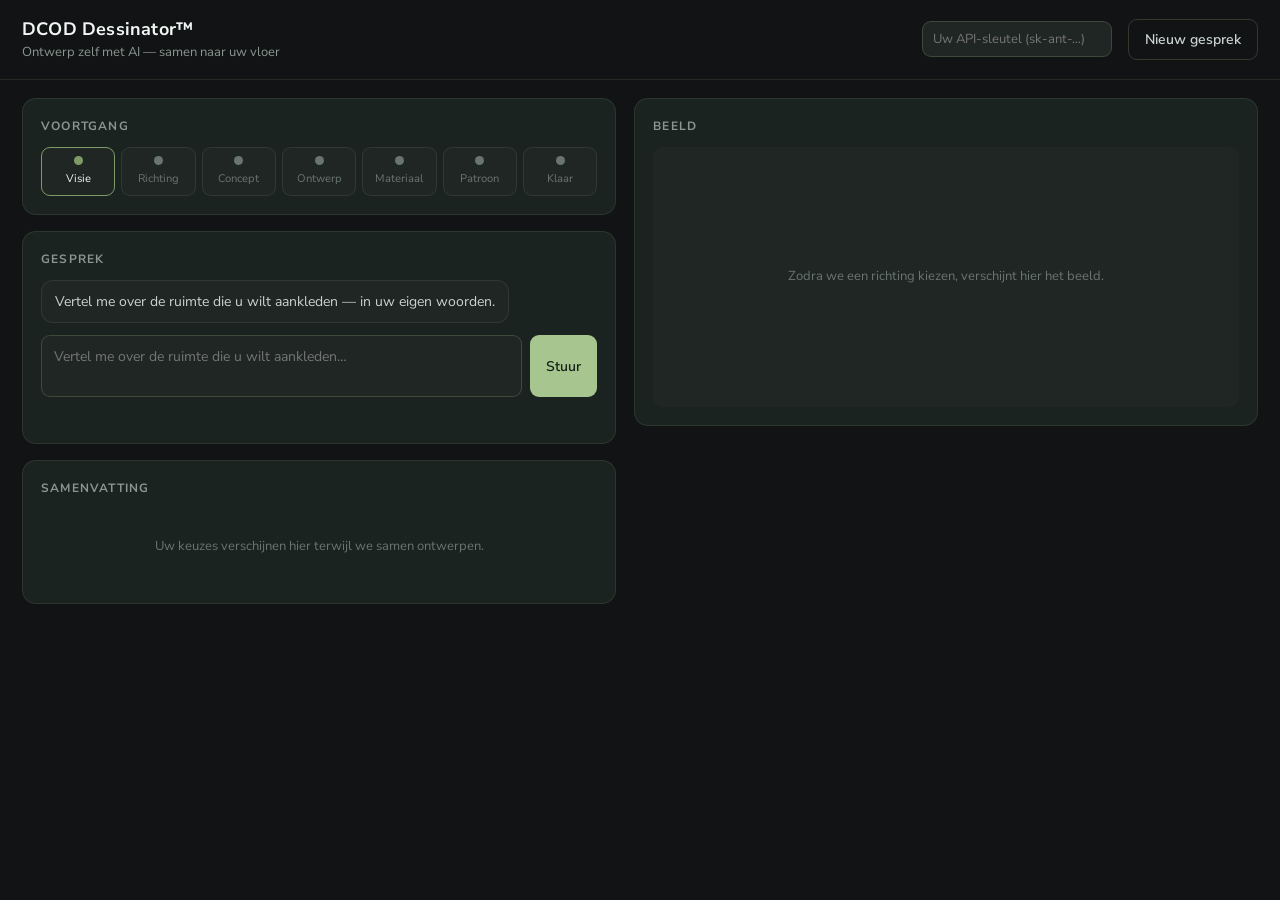
==== templates/ontwerp.html @ 0ac0af1b "feat(ux): implement Design Brain frontend "Ontwerp zelf met AI" (IMP-012) Additieve frontend op de b" ====
<!DOCTYPE html>
<html lang="nl">
<head>
<meta charset="UTF-8"/>
<meta name="viewport" content="width=device-width, initial-scale=1.0"/>
<title>DCOD Dessinator™ — Ontwerp zelf met AI</title>
<link rel="preconnect" href="https://fonts.googleapis.com"/>
<link href="https://fonts.googleapis.com/css2?family=Nunito+Sans:wght@300;400;600;700;800&display=swap" rel="stylesheet"/>
<style>
:root{
  --bg:#111315; --panel:#1A2320; --canvas:#202624; --card:#24302B; --card-hi:#2B3933;
  --green:#A7C58E; --green-dim:#7f9a66; --roze:#C38D96; --grijsgroen:#D5E0DF;
  --text:#CBD3CE; --text-strong:#F2F6F3; --muted:#8A968F; --faint:#697570;
  --line:rgba(167,197,142,.12); --line-strong:rgba(167,197,142,.22);
  --radius:14px; --radius-sm:9px;
  --font:"Avenir Next","Avenir","Nunito Sans","Segoe UI",system-ui,sans-serif;
}
*,*::before,*::after{box-sizing:border-box;margin:0;padding:0;}
body{font-family:var(--font);background:var(--bg);color:var(--text);-webkit-font-smoothing:antialiased;line-height:1.5;min-height:100vh;}
a{color:var(--green);}
header{display:flex;align-items:center;gap:16px;flex-wrap:wrap;padding:16px 22px;border-bottom:1px solid var(--line);}
header h1{font-size:18px;color:var(--text-strong);font-weight:700;letter-spacing:.2px;}
header .sub{color:var(--muted);font-size:13px;}
header .spacer{flex:1;}
header input{background:var(--canvas);border:1px solid var(--line-strong);color:var(--text);border-radius:var(--radius-sm);padding:8px 10px;font-family:var(--font);font-size:13px;min-width:190px;}
button{font-family:var(--font);cursor:pointer;border:none;border-radius:var(--radius-sm);padding:10px 16px;font-size:14px;font-weight:600;background:var(--green);color:#16211a;transition:opacity .15s;}
button.secundair{background:transparent;border:1px solid var(--line-strong);color:var(--text);}
button:disabled{opacity:.45;cursor:not-allowed;}
main{display:grid;grid-template-columns:minmax(380px,1fr) minmax(360px,1.05fr);gap:18px;padding:18px 22px;max-width:1320px;margin:0 auto;}
.paneel{background:var(--panel);border:1px solid var(--line);border-radius:var(--radius);padding:18px;}
.paneel + .paneel{margin-top:16px;}
h2.kop{font-size:12px;text-transform:uppercase;letter-spacing:1.2px;color:var(--muted);margin-bottom:12px;font-weight:700;}
/* voortgang */
#voortgang{display:flex;gap:6px;flex-wrap:wrap;}
.mijlpaal{flex:1;min-width:70px;text-align:center;font-size:11px;color:var(--faint);padding:8px 4px;border-radius:var(--radius-sm);background:var(--canvas);border:1px solid var(--line);}
.mijlpaal.actief{color:var(--text-strong);border-color:var(--green-dim);}
.mijlpaal.klaar{color:var(--green);border-color:var(--line-strong);}
.mijlpaal .bol{display:block;width:9px;height:9px;border-radius:50%;background:var(--faint);margin:0 auto 6px;}
.mijlpaal.actief .bol{background:var(--green-dim);}
.mijlpaal.klaar .bol{background:var(--green);}
/* chat */
#gesprek{max-height:320px;overflow-y:auto;display:flex;flex-direction:column;gap:10px;margin-bottom:12px;}
.bericht{padding:10px 13px;border-radius:12px;font-size:14px;max-width:88%;}
.bericht.gebruiker{align-self:flex-end;background:var(--card-hi);color:var(--text-strong);}
.bericht.dessinator{align-self:flex-start;background:var(--canvas);border:1px solid var(--line);}
#invoerrij{display:flex;gap:8px;}
#invoer{flex:1;background:var(--canvas);border:1px solid var(--line-strong);color:var(--text);border-radius:var(--radius-sm);padding:11px 12px;font-family:var(--font);font-size:14px;resize:none;}
/* actie/kaarten */
.kaart{background:var(--card);border:1px solid var(--line-strong);border-radius:var(--radius-sm);padding:14px;margin-top:10px;}
.kaart h3{font-size:15px;color:var(--text-strong);margin-bottom:6px;}
.kaart p{font-size:13px;color:var(--muted);margin-bottom:10px;}
.kaart .acties{display:flex;gap:8px;flex-wrap:wrap;}
.keuzes{display:flex;flex-direction:column;gap:8px;}
.keuze{text-align:left;background:var(--card);border:1px solid var(--line);border-radius:var(--radius-sm);padding:11px 13px;color:var(--text);font-weight:400;}
.keuze:hover{border-color:var(--green-dim);}
/* visualisatie */
#viz{min-height:260px;display:flex;align-items:center;justify-content:center;background:var(--canvas);border-radius:var(--radius-sm);overflow:hidden;position:relative;}
#viz img{max-width:100%;display:block;}
.stalen{display:flex;gap:8px;flex-wrap:wrap;justify-content:center;padding:12px;}
.staal{width:44px;height:44px;border-radius:8px;border:1px solid var(--line-strong);}
.leeg{color:var(--faint);font-size:13px;padding:28px;text-align:center;}
.mockup{position:relative;width:100%;}
.mockup .achtergrond{width:100%;display:block;}
.mockup .dessin-overlay{position:absolute;inset:0;background-size:22% auto;background-repeat:repeat;opacity:.92;}
/* samenvatting */
#samenvatting dl{display:grid;grid-template-columns:auto 1fr;gap:6px 14px;font-size:13px;}
#samenvatting dt{color:var(--muted);}
#samenvatting dd{color:var(--text-strong);}
/* meldingen */
#melding{margin-top:10px;font-size:13px;color:var(--roze);min-height:18px;}
.bezig{color:var(--muted);font-style:italic;font-size:13px;}
/* eindscherm */
#eind{display:none;}
#eind.zichtbaar{display:block;}
@media (max-width:900px){ main{grid-template-columns:1fr;} }
</style>
</head>
<body>
<header>
  <div>
    <h1>DCOD Dessinator™</h1>
    <div class="sub">Ontwerp zelf met AI — samen naar uw vloer</div>
  </div>
  <div class="spacer"></div>
  <input type="password" id="apiKey" placeholder="Uw API-sleutel (sk-ant-…)" autocomplete="off"/>
  <button class="secundair" id="nieuwGesprek">Nieuw gesprek</button>
</header>

<main>
  <!-- Links: gesprek & beslissingen -->
  <section>
    <div class="paneel">
      <h2 class="kop">Voortgang</h2>
      <div id="voortgang"></div>
    </div>

    <div class="paneel">
      <h2 class="kop">Gesprek</h2>
      <div id="gesprek"></div>
      <div id="invoerrij">
        <textarea id="invoer" rows="2" placeholder="Vertel me over de ruimte die u wilt aankleden…"></textarea>
        <button id="verstuur">Stuur</button>
      </div>
      <div id="actie"></div>
      <div id="melding"></div>
    </div>

    <div class="paneel">
      <h2 class="kop">Samenvatting</h2>
      <div id="samenvatting"><div class="leeg">Uw keuzes verschijnen hier terwijl we samen ontwerpen.</div></div>
    </div>
  </section>

  <!-- Rechts: visualisatie -->
  <section>
    <div class="paneel">
      <h2 class="kop">Beeld</h2>
      <div id="viz"><div class="leeg">Zodra we een richting kiezen, verschijnt hier het beeld.</div></div>
      <div id="ruimte"></div>
    </div>

    <div class="paneel" id="eind">
      <h2 class="kop">Klaar voor DCOD</h2>
      <div id="eindinhoud"></div>
    </div>
  </section>
</main>

<script src="/static/js/ontwerp.js?v=20260712_011000"></script>
</body>
</html>
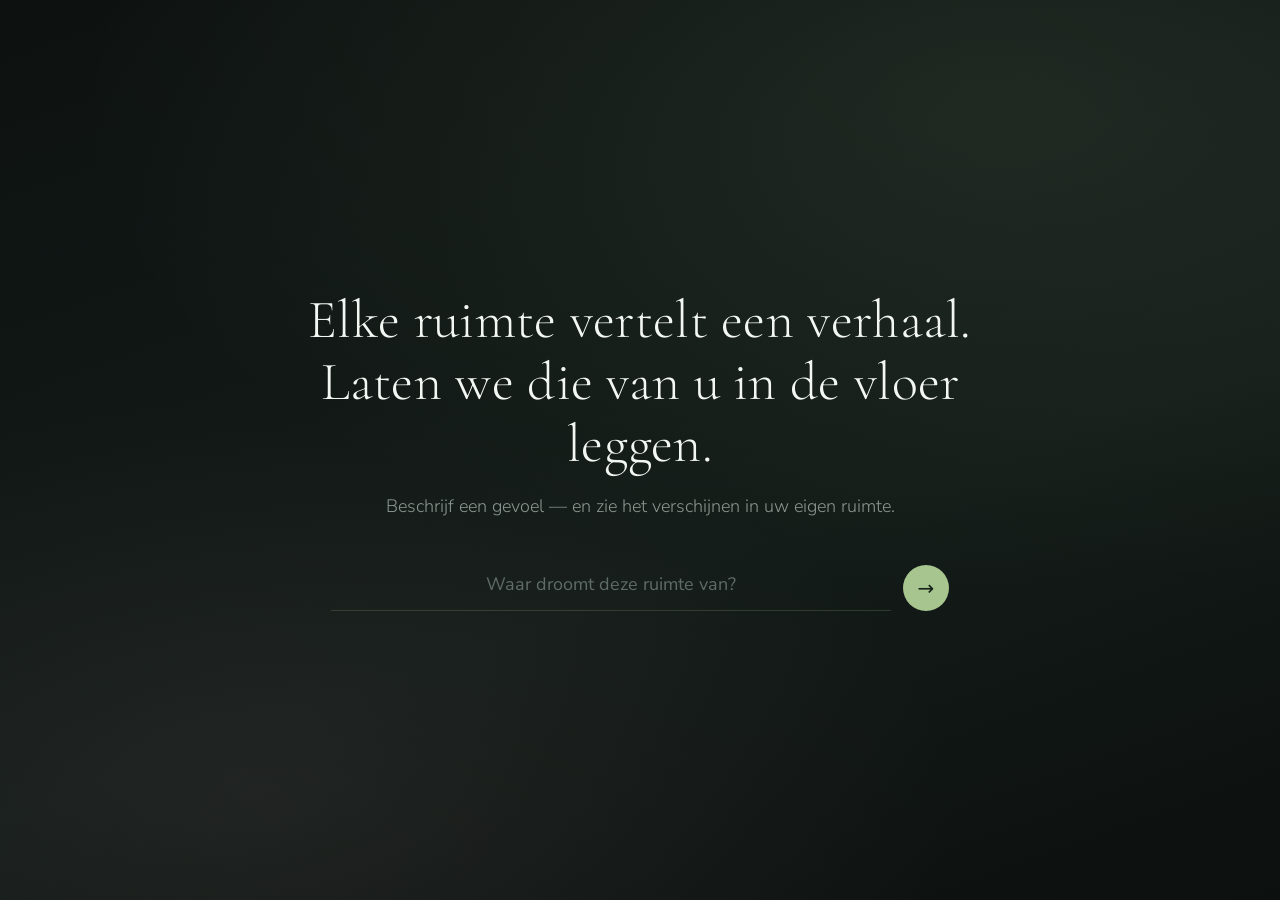
==== commit d942b5d2: "feat(ux): experience layer (IMP-013) + hide AI infrastructure (AB-012) Belevingslaag (BUILD-022, IMP" ====
--- a/templates/ontwerp.html
+++ b/templates/ontwerp.html
@@ -3,129 +3,202 @@
 <head>
 <meta charset="UTF-8"/>
 <meta name="viewport" content="width=device-width, initial-scale=1.0"/>
-<title>DCOD Dessinator™ — Ontwerp zelf met AI</title>
+<title>DCOD Dessinator™ — een verhaal, verteld in uw vloer</title>
 <link rel="preconnect" href="https://fonts.googleapis.com"/>
-<link href="https://fonts.googleapis.com/css2?family=Nunito+Sans:wght@300;400;600;700;800&display=swap" rel="stylesheet"/>
+<link href="https://fonts.googleapis.com/css2?family=Cormorant+Garamond:wght@300;400;500&family=Nunito+Sans:wght@300;400;600;700&display=swap" rel="stylesheet"/>
 <style>
 :root{
-  --bg:#111315; --panel:#1A2320; --canvas:#202624; --card:#24302B; --card-hi:#2B3933;
-  --green:#A7C58E; --green-dim:#7f9a66; --roze:#C38D96; --grijsgroen:#D5E0DF;
-  --text:#CBD3CE; --text-strong:#F2F6F3; --muted:#8A968F; --faint:#697570;
-  --line:rgba(167,197,142,.12); --line-strong:rgba(167,197,142,.22);
-  --radius:14px; --radius-sm:9px;
+  --bg:#101413; --diep:#0B0F0E; --canvas:#171E1C; --card:#1E2724; --card-hi:#26312D;
+  --green:#A7C58E; --green-dim:#7f9a66; --roze:#C7A2A9; --grijsgroen:#D5E0DF;
+  --text:#C7CFCB; --text-strong:#F3F7F4; --muted:#8A968F; --faint:#5f6b66;
+  --line:rgba(167,197,142,.10); --line-strong:rgba(167,197,142,.20);
+  --radius:18px; --radius-sm:11px;
   --font:"Avenir Next","Avenir","Nunito Sans","Segoe UI",system-ui,sans-serif;
+  --serif:"Cormorant Garamond",Georgia,serif;
+  --t-snel:.16s; --t-midden:.5s; --t-traag:1.1s;
 }
 *,*::before,*::after{box-sizing:border-box;margin:0;padding:0;}
-body{font-family:var(--font);background:var(--bg);color:var(--text);-webkit-font-smoothing:antialiased;line-height:1.5;min-height:100vh;}
-a{color:var(--green);}
-header{display:flex;align-items:center;gap:16px;flex-wrap:wrap;padding:16px 22px;border-bottom:1px solid var(--line);}
-header h1{font-size:18px;color:var(--text-strong);font-weight:700;letter-spacing:.2px;}
-header .sub{color:var(--muted);font-size:13px;}
-header .spacer{flex:1;}
-header input{background:var(--canvas);border:1px solid var(--line-strong);color:var(--text);border-radius:var(--radius-sm);padding:8px 10px;font-family:var(--font);font-size:13px;min-width:190px;}
-button{font-family:var(--font);cursor:pointer;border:none;border-radius:var(--radius-sm);padding:10px 16px;font-size:14px;font-weight:600;background:var(--green);color:#16211a;transition:opacity .15s;}
-button.secundair{background:transparent;border:1px solid var(--line-strong);color:var(--text);}
-button:disabled{opacity:.45;cursor:not-allowed;}
-main{display:grid;grid-template-columns:minmax(380px,1fr) minmax(360px,1.05fr);gap:18px;padding:18px 22px;max-width:1320px;margin:0 auto;}
-.paneel{background:var(--panel);border:1px solid var(--line);border-radius:var(--radius);padding:18px;}
-.paneel + .paneel{margin-top:16px;}
-h2.kop{font-size:12px;text-transform:uppercase;letter-spacing:1.2px;color:var(--muted);margin-bottom:12px;font-weight:700;}
-/* voortgang */
-#voortgang{display:flex;gap:6px;flex-wrap:wrap;}
-.mijlpaal{flex:1;min-width:70px;text-align:center;font-size:11px;color:var(--faint);padding:8px 4px;border-radius:var(--radius-sm);background:var(--canvas);border:1px solid var(--line);}
-.mijlpaal.actief{color:var(--text-strong);border-color:var(--green-dim);}
-.mijlpaal.klaar{color:var(--green);border-color:var(--line-strong);}
-.mijlpaal .bol{display:block;width:9px;height:9px;border-radius:50%;background:var(--faint);margin:0 auto 6px;}
-.mijlpaal.actief .bol{background:var(--green-dim);}
-.mijlpaal.klaar .bol{background:var(--green);}
-/* chat */
-#gesprek{max-height:320px;overflow-y:auto;display:flex;flex-direction:column;gap:10px;margin-bottom:12px;}
-.bericht{padding:10px 13px;border-radius:12px;font-size:14px;max-width:88%;}
-.bericht.gebruiker{align-self:flex-end;background:var(--card-hi);color:var(--text-strong);}
-.bericht.dessinator{align-self:flex-start;background:var(--canvas);border:1px solid var(--line);}
-#invoerrij{display:flex;gap:8px;}
-#invoer{flex:1;background:var(--canvas);border:1px solid var(--line-strong);color:var(--text);border-radius:var(--radius-sm);padding:11px 12px;font-family:var(--font);font-size:14px;resize:none;}
-/* actie/kaarten */
-.kaart{background:var(--card);border:1px solid var(--line-strong);border-radius:var(--radius-sm);padding:14px;margin-top:10px;}
-.kaart h3{font-size:15px;color:var(--text-strong);margin-bottom:6px;}
-.kaart p{font-size:13px;color:var(--muted);margin-bottom:10px;}
-.kaart .acties{display:flex;gap:8px;flex-wrap:wrap;}
-.keuzes{display:flex;flex-direction:column;gap:8px;}
-.keuze{text-align:left;background:var(--card);border:1px solid var(--line);border-radius:var(--radius-sm);padding:11px 13px;color:var(--text);font-weight:400;}
-.keuze:hover{border-color:var(--green-dim);}
-/* visualisatie */
-#viz{min-height:260px;display:flex;align-items:center;justify-content:center;background:var(--canvas);border-radius:var(--radius-sm);overflow:hidden;position:relative;}
-#viz img{max-width:100%;display:block;}
-.stalen{display:flex;gap:8px;flex-wrap:wrap;justify-content:center;padding:12px;}
-.staal{width:44px;height:44px;border-radius:8px;border:1px solid var(--line-strong);}
-.leeg{color:var(--faint);font-size:13px;padding:28px;text-align:center;}
+html{scroll-behavior:smooth;}
+body{font-family:var(--font);background:var(--bg);color:var(--text);-webkit-font-smoothing:antialiased;line-height:1.55;min-height:100vh;overflow-x:hidden;}
+a{color:var(--green);text-decoration:none;}
+button{font-family:var(--font);cursor:pointer;border:none;font-size:14px;}
+button:disabled{opacity:.4;cursor:default;}
+
+/* ── Atmosfeer (decoratief, mood-verschuivend; geen foto vereist — echte
+      beelden kunnen later als background-image worden ingedropt) ───────────── */
+.sfeer{position:fixed;inset:0;z-index:-1;transition:background var(--t-traag) ease;
+  background:
+    radial-gradient(120% 90% at 78% 12%, rgba(167,197,142,.10), transparent 60%),
+    radial-gradient(100% 80% at 20% 88%, rgba(199,162,169,.08), transparent 55%),
+    linear-gradient(160deg, #0d1211, #131b18 60%, #0c100f);}
+body[data-sfeer="warm"] .sfeer{background:
+    radial-gradient(120% 90% at 78% 12%, rgba(214,168,120,.14), transparent 60%),
+    radial-gradient(100% 80% at 20% 88%, rgba(199,162,169,.10), transparent 55%),
+    linear-gradient(160deg,#120f0c,#1a1512 60%,#0f0c0a);}
+body[data-sfeer="rustig"] .sfeer{background:
+    radial-gradient(120% 90% at 78% 12%, rgba(167,197,142,.12), transparent 60%),
+    radial-gradient(100% 80% at 20% 88%, rgba(150,180,175,.08), transparent 55%),
+    linear-gradient(160deg,#0d1211,#121a18 60%,#0b0f0e);}
+body[data-sfeer="grafisch"] .sfeer{background:
+    radial-gradient(120% 90% at 80% 10%, rgba(210,220,225,.10), transparent 58%),
+    radial-gradient(100% 80% at 18% 90%, rgba(120,150,140,.08), transparent 55%),
+    linear-gradient(160deg,#0c100f,#141a1a 60%,#0a0d0d);}
+body[data-sfeer="organisch"] .sfeer{background:
+    radial-gradient(120% 90% at 76% 14%, rgba(167,197,142,.13), transparent 60%),
+    radial-gradient(110% 80% at 22% 86%, rgba(190,170,130,.09), transparent 55%),
+    linear-gradient(160deg,#0e1210,#161d18 60%,#0c100e);}
+
+/* ── Hero (landingstoestand) ────────────────────────────────────────────────── */
+#hero{position:fixed;inset:0;z-index:20;display:flex;align-items:center;justify-content:center;padding:24px;
+  transition:opacity var(--t-traag) ease, transform var(--t-traag) ease;}
+.hero-inner{max-width:720px;text-align:center;}
+.hero-kop{font-family:var(--serif);font-weight:300;font-size:clamp(30px,5vw,54px);line-height:1.15;color:var(--text-strong);letter-spacing:.3px;}
+.hero-sub{margin-top:18px;font-size:clamp(15px,2vw,18px);color:var(--muted);font-weight:300;}
+.hero-invoer-wrap{margin-top:38px;display:flex;align-items:flex-end;gap:12px;justify-content:center;}
+#heroInvoer{width:min(560px,80vw);background:transparent;border:none;border-bottom:1px solid var(--line-strong);
+  color:var(--text-strong);font-family:var(--font);font-size:18px;padding:12px 4px;resize:none;text-align:center;line-height:1.5;}
+#heroInvoer::placeholder{color:var(--faint);}
+#heroInvoer:focus{outline:none;border-color:var(--green-dim);}
+.rond{width:46px;height:46px;border-radius:50%;background:var(--green);color:#16211a;font-size:20px;flex:none;
+  display:flex;align-items:center;justify-content:center;transition:transform var(--t-snel) ease,opacity var(--t-snel) ease;}
+.rond:hover{transform:translateY(-1px);}
+body.gestart #hero{opacity:0;transform:scale(1.03);pointer-events:none;}
+
+/* ── Atelier ────────────────────────────────────────────────────────────────── */
+header#atelierkop{display:flex;align-items:center;padding:22px 30px;opacity:0;transition:opacity var(--t-traag) ease;}
+body.gestart header#atelierkop{opacity:1;}
+.merk{font-family:var(--serif);font-size:20px;color:var(--text-strong);letter-spacing:.4px;}
+.merk span{color:var(--green-dim);font-size:12px;vertical-align:super;}
+.spacer{flex:1;}
+button.stil{background:transparent;color:var(--muted);font-size:13px;padding:6px 4px;}
+button.stil:hover{color:var(--text);}
+
+main{opacity:0;transition:opacity var(--t-traag) ease;display:grid;
+  grid-template-columns:minmax(340px,.82fr) minmax(420px,1.18fr);gap:34px;
+  padding:6px 34px 60px;max-width:1360px;margin:0 auto;}
+body.gestart main{opacity:1;}
+@media (max-width:920px){ main{grid-template-columns:1fr;gap:22px;} }
+
+/* voortgang -> atelier-fluistering (geen teller) */
+#voortgang{display:flex;align-items:center;gap:12px;margin-bottom:20px;min-height:16px;}
+.dot-reeks{display:flex;gap:6px;}
+.dot{width:6px;height:6px;border-radius:50%;background:var(--faint);transition:background var(--t-midden) ease;}
+.dot.klaar{background:var(--green-dim);}
+.dot.nu{background:var(--green);box-shadow:0 0 0 3px rgba(167,197,142,.14);}
+.hoofdstuk-tekst{font-family:var(--serif);font-size:16px;color:var(--muted);font-style:italic;}
+
+/* gesprek (ontwerptafel, geen chat-app) */
+#gesprek{display:flex;flex-direction:column;gap:14px;margin-bottom:16px;max-height:46vh;overflow-y:auto;padding-right:4px;}
+.bericht{font-size:15px;max-width:92%;}
+.bericht.dessinator{color:var(--text-strong);font-size:16.5px;line-height:1.6;}
+.bericht.gebruiker{align-self:flex-end;color:var(--muted);font-size:14px;background:var(--card);padding:9px 13px;border-radius:13px 13px 3px 13px;}
+.bezig{color:var(--faint);font-style:italic;font-size:14px;}
+#invoerrij{display:flex;align-items:flex-end;gap:10px;}
+#invoer{flex:1;background:transparent;border:none;border-bottom:1px solid var(--line);color:var(--text-strong);
+  font-family:var(--font);font-size:15px;padding:9px 2px;resize:none;line-height:1.5;}
+#invoer::placeholder{color:var(--faint);}
+#invoer:focus{outline:none;border-color:var(--green-dim);}
+.rond.klein{width:38px;height:38px;font-size:17px;}
+
+/* kaarten / keuzes (een knik, geen dialoogvenster) */
+#actie:not(:empty){margin-top:18px;}
+.kaart{background:var(--card);border:1px solid var(--line);border-radius:var(--radius-sm);padding:16px 17px;}
+.kaart h3{font-family:var(--serif);font-size:18px;color:var(--text-strong);margin-bottom:6px;font-weight:400;}
+.kaart p{font-size:13.5px;color:var(--muted);margin-bottom:12px;}
+.kaart .acties{display:flex;gap:10px;flex-wrap:wrap;}
+.knik{background:var(--green);color:#16211a;border-radius:22px;padding:10px 18px;font-weight:600;transition:transform var(--t-snel) ease;}
+.knik:hover{transform:translateY(-1px);}
+.keuzes{display:flex;flex-direction:column;gap:9px;}
+.keuze{text-align:left;background:var(--card);border:1px solid var(--line);border-radius:var(--radius-sm);
+  padding:12px 14px;color:var(--text);font-weight:400;transition:border-color var(--t-snel) ease,transform var(--t-snel) ease;}
+.keuze:hover{border-color:var(--green-dim);transform:translateY(-1px);}
+
+#melding{margin-top:12px;font-size:13.5px;color:var(--roze);min-height:18px;font-style:italic;}
+
+/* samenvatting (stille notities terzijde) */
+#samenvatting{margin-top:26px;}
+#samenvatting.stil dl{display:grid;grid-template-columns:auto 1fr;gap:7px 16px;font-size:13px;opacity:.82;}
+#samenvatting dt{color:var(--faint);font-variant:small-caps;letter-spacing:.4px;}
+#samenvatting dd{color:var(--grijsgroen);}
+
+/* beeldwand (presentatiebord) */
+.beeldwand{position:sticky;top:18px;align-self:start;}
+#viz{min-height:52vh;display:flex;align-items:center;justify-content:center;
+  background:linear-gradient(160deg,var(--canvas),var(--diep));border:1px solid var(--line);
+  border-radius:var(--radius);overflow:hidden;position:relative;box-shadow:0 30px 70px -40px rgba(0,0,0,.7);}
+#viz img{max-width:100%;max-height:70vh;display:block;}
+.stalen{display:flex;gap:12px;flex-wrap:wrap;justify-content:center;padding:26px;}
+.staal{width:58px;height:58px;border-radius:10px;border:1px solid var(--line-strong);box-shadow:0 6px 16px -8px rgba(0,0,0,.6);}
+.leeg{color:var(--faint);font-size:14px;padding:40px;text-align:center;font-style:italic;}
 .mockup{position:relative;width:100%;}
 .mockup .achtergrond{width:100%;display:block;}
-.mockup .dessin-overlay{position:absolute;inset:0;background-size:22% auto;background-repeat:repeat;opacity:.92;}
-/* samenvatting */
-#samenvatting dl{display:grid;grid-template-columns:auto 1fr;gap:6px 14px;font-size:13px;}
-#samenvatting dt{color:var(--muted);}
-#samenvatting dd{color:var(--text-strong);}
-/* meldingen */
-#melding{margin-top:10px;font-size:13px;color:var(--roze);min-height:18px;}
-.bezig{color:var(--muted);font-style:italic;font-size:13px;}
+.mockup .dessin-overlay{position:absolute;inset:0;background-size:22% auto;background-repeat:repeat;opacity:0;transition:opacity var(--t-traag) ease;}
+.mockup.gelegd .dessin-overlay{opacity:.92;}
+#ruimte:not(:empty){margin-top:14px;}
+#ruimte .kaart{background:var(--panel,var(--card));}
+
 /* eindscherm */
-#eind{display:none;}
+#eind{display:none;margin-top:18px;}
 #eind.zichtbaar{display:block;}
-@media (max-width:900px){ main{grid-template-columns:1fr;} }
+#eindinhoud{background:var(--card);border:1px solid var(--line);border-radius:var(--radius-sm);padding:20px;}
+#eindinhoud .titel{font-family:var(--serif);font-size:20px;color:var(--text-strong);margin-bottom:8px;}
+
+/* onthul-animatie (alleen gewijzigde secties) */
+@keyframes onthul{from{opacity:0;transform:translateY(6px);}to{opacity:1;transform:translateY(0);}}
+@keyframes onthulBeeld{from{opacity:0;transform:scale(.985);}to{opacity:1;transform:scale(1);}}
+.onthul{animation:onthul var(--t-midden) ease-out;}
+#viz.onthul{animation:onthulBeeld var(--t-traag) ease-out;}
+.bericht.nieuw{animation:onthul var(--t-midden) ease-out;}
+
+@media (prefers-reduced-motion: reduce){
+  *{animation:none !important;transition:none !important;}
+  body.gestart #hero{display:none;}
+}
 </style>
 </head>
 <body>
-<header>
-  <div>
-    <h1>DCOD Dessinator™</h1>
-    <div class="sub">Ontwerp zelf met AI — samen naar uw vloer</div>
+<div class="sfeer" aria-hidden="true"></div>
+
+<!-- Hero: de eerste indruk, geen formulier -->
+<div id="hero">
+  <div class="hero-inner">
+    <h1 class="hero-kop">Elke ruimte vertelt een verhaal.<br/>Laten we die van u in de vloer leggen.</h1>
+    <p class="hero-sub">Beschrijf een gevoel — en zie het verschijnen in uw eigen ruimte.</p>
+    <div class="hero-invoer-wrap">
+      <textarea id="heroInvoer" rows="1" placeholder="Waar droomt deze ruimte van?"></textarea>
+      <button id="heroVerstuur" class="rond" aria-label="Begin">→</button>
+    </div>
   </div>
+</div>
+
+<header id="atelierkop">
+  <div class="merk">DCOD Dessinator<span>™</span></div>
   <div class="spacer"></div>
-  <input type="password" id="apiKey" placeholder="Uw API-sleutel (sk-ant-…)" autocomplete="off"/>
-  <button class="secundair" id="nieuwGesprek">Nieuw gesprek</button>
+  <button class="stil" id="nieuwGesprek">Opnieuw beginnen</button>
 </header>
 
 <main>
-  <!-- Links: gesprek & beslissingen -->
-  <section>
-    <div class="paneel">
-      <h2 class="kop">Voortgang</h2>
-      <div id="voortgang"></div>
+  <!-- Werkbank: gesprek & notities -->
+  <section class="werkbank">
+    <div id="voortgang"></div>
+    <div id="gesprek"></div>
+    <div id="invoerrij">
+      <textarea id="invoer" rows="1" placeholder="Typ hier gerust verder…"></textarea>
+      <button id="verstuur" class="rond klein" aria-label="Stuur">→</button>
     </div>
-
-    <div class="paneel">
-      <h2 class="kop">Gesprek</h2>
-      <div id="gesprek"></div>
-      <div id="invoerrij">
-        <textarea id="invoer" rows="2" placeholder="Vertel me over de ruimte die u wilt aankleden…"></textarea>
-        <button id="verstuur">Stuur</button>
-      </div>
-      <div id="actie"></div>
-      <div id="melding"></div>
-    </div>
-
-    <div class="paneel">
-      <h2 class="kop">Samenvatting</h2>
-      <div id="samenvatting"><div class="leeg">Uw keuzes verschijnen hier terwijl we samen ontwerpen.</div></div>
-    </div>
+    <div id="actie"></div>
+    <div id="melding"></div>
+    <div id="samenvatting" class="stil"></div>
   </section>
 
-  <!-- Rechts: visualisatie -->
-  <section>
-    <div class="paneel">
-      <h2 class="kop">Beeld</h2>
-      <div id="viz"><div class="leeg">Zodra we een richting kiezen, verschijnt hier het beeld.</div></div>
-      <div id="ruimte"></div>
-    </div>
-
-    <div class="paneel" id="eind">
-      <h2 class="kop">Klaar voor DCOD</h2>
-      <div id="eindinhoud"></div>
-    </div>
+  <!-- Beeldwand: presentatiebord -->
+  <section class="beeldwand">
+    <div id="viz"><div class="leeg">Zodra we samen een richting kiezen, verschijnt hier uw vloer.</div></div>
+    <div id="ruimte"></div>
+    <div id="eind"><div id="eindinhoud"></div></div>
   </section>
 </main>
 
-<script src="/static/js/ontwerp.js?v=20260712_011000"></script>
+<script src="/static/js/ontwerp.js?v=20260712_030000"></script>
 </body>
 </html>
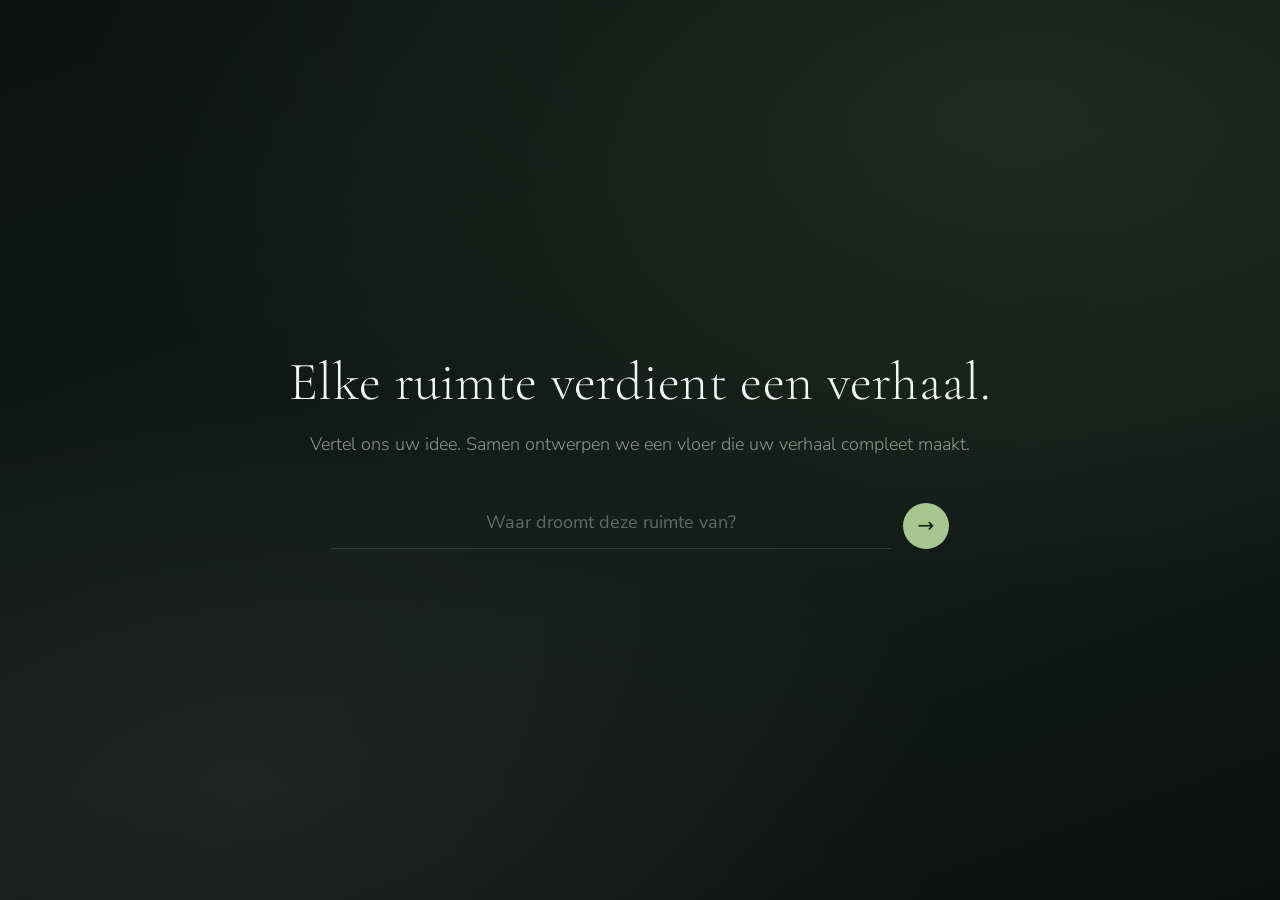
==== commit 900a1422: "feat(ux): update hero copy per brand decision (BUILD-022 aanvulling) Vastgesteld ontwerpbesluit (aan" ====
--- a/templates/ontwerp.html
+++ b/templates/ontwerp.html
@@ -162,8 +162,8 @@
 <!-- Hero: de eerste indruk, geen formulier -->
 <div id="hero">
   <div class="hero-inner">
-    <h1 class="hero-kop">Elke ruimte vertelt een verhaal.<br/>Laten we die van u in de vloer leggen.</h1>
-    <p class="hero-sub">Beschrijf een gevoel — en zie het verschijnen in uw eigen ruimte.</p>
+    <h1 class="hero-kop">Elke ruimte verdient een verhaal.</h1>
+    <p class="hero-sub">Vertel ons uw idee. Samen ontwerpen we een vloer die uw verhaal compleet maakt.</p>
     <div class="hero-invoer-wrap">
       <textarea id="heroInvoer" rows="1" placeholder="Waar droomt deze ruimte van?"></textarea>
       <button id="heroVerstuur" class="rond" aria-label="Begin">→</button>
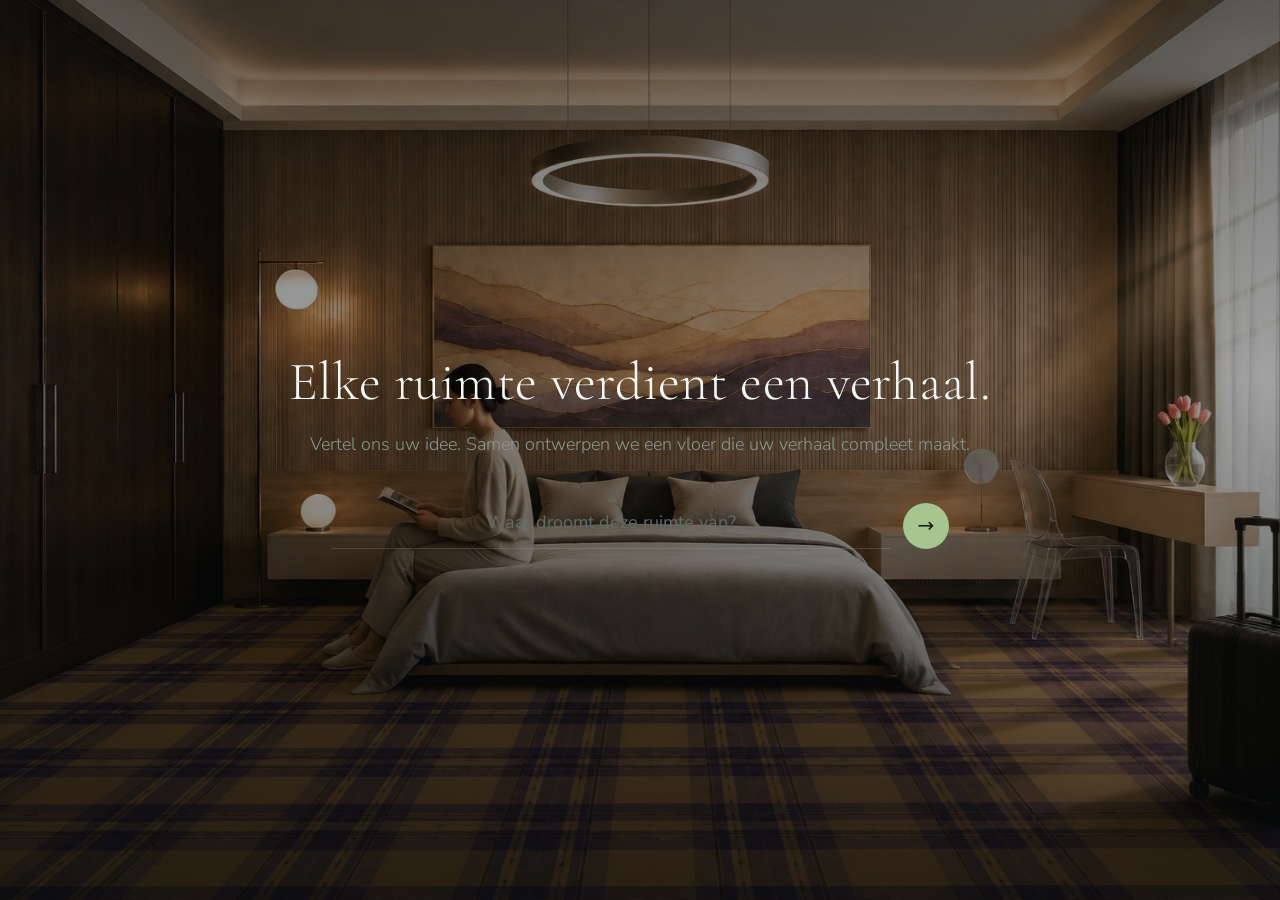
==== commit feeee0c8: "feat(experience): full-screen Hero Experience on the studio opening page (UX-001) Vervangt de statis" ====
--- a/templates/ontwerp.html
+++ b/templates/ontwerp.html
@@ -51,7 +51,7 @@
 /* ── Hero (landingstoestand) ────────────────────────────────────────────────── */
 #hero{position:fixed;inset:0;z-index:20;display:flex;align-items:center;justify-content:center;padding:24px;
   transition:opacity var(--t-traag) ease, transform var(--t-traag) ease;}
-.hero-inner{max-width:720px;text-align:center;}
+.hero-inner{max-width:720px;text-align:center;position:relative;z-index:2;}
 .hero-kop{font-family:var(--serif);font-weight:300;font-size:clamp(30px,5vw,54px);line-height:1.15;color:var(--text-strong);letter-spacing:.3px;}
 .hero-sub{margin-top:18px;font-size:clamp(15px,2vw,18px);color:var(--muted);font-weight:300;}
 .hero-invoer-wrap{margin-top:38px;display:flex;align-items:flex-end;gap:12px;justify-content:center;}
@@ -63,6 +63,15 @@
   display:flex;align-items:center;justify-content:center;transition:transform var(--t-snel) ease,opacity var(--t-snel) ease;}
 .rond:hover{transform:translateY(-1px);}
 body.gestart #hero{opacity:0;transform:scale(1.03);pointer-events:none;}
+
+/* ── Hero Experience: sfeerbeelden (eigen DCOD-projecten), traag overvloeiend ── */
+.hero-beelden{position:absolute;inset:0;z-index:0;overflow:hidden;background:var(--diep);}
+.hero-beeld{position:absolute;inset:0;background-size:cover;background-position:center;
+  opacity:0;transition:opacity 2.4s ease-in-out;will-change:opacity;}
+.hero-beeld.actief{opacity:1;}
+.hero-scrim{position:absolute;inset:0;z-index:1;pointer-events:none;
+  background:linear-gradient(180deg,rgba(9,12,11,.58),rgba(9,12,11,.38) 42%,rgba(9,12,11,.72));}
+@media (prefers-reduced-motion:reduce){.hero-beeld{transition:none;}}
 
 /* ── Atelier ────────────────────────────────────────────────────────────────── */
 header#atelierkop{display:flex;align-items:center;padding:22px 30px;opacity:0;transition:opacity var(--t-traag) ease;}
@@ -161,6 +170,14 @@
 
 <!-- Hero: de eerste indruk, geen formulier -->
 <div id="hero">
+  <!-- Sfeerbeelden: eigen DCOD-projecten waarin de vloer de hoofdrol speelt; traag overvloeiend -->
+  <div class="hero-beelden" aria-hidden="true">
+    <div class="hero-beeld actief" style="background-image:url('/static/img/projecten/project_2.jpg')"></div>
+    <div class="hero-beeld" style="background-image:url('/static/img/projecten/project_4.jpg')"></div>
+    <div class="hero-beeld" style="background-image:url('/static/img/projecten/project_1.jpg')"></div>
+    <div class="hero-beeld" style="background-image:url('/static/img/projecten/project_3.jpg')"></div>
+  </div>
+  <div class="hero-scrim" aria-hidden="true"></div>
   <div class="hero-inner">
     <h1 class="hero-kop">Elke ruimte verdient een verhaal.</h1>
     <p class="hero-sub">Vertel ons uw idee. Samen ontwerpen we een vloer die uw verhaal compleet maakt.</p>
@@ -199,6 +216,21 @@
   </section>
 </main>
 
+<!-- Hero Experience: traag overvloeien tussen de sfeerbeelden (presentatie-only) -->
+<script>
+(function(){
+  var beelden = Array.prototype.slice.call(document.querySelectorAll('.hero-beeld'));
+  if (beelden.length < 2) return;
+  var rm = window.matchMedia && window.matchMedia('(prefers-reduced-motion: reduce)');
+  if (rm && rm.matches) return;            // rust: één statisch sfeerbeeld, geen wissel
+  var i = 0;
+  setInterval(function(){
+    beelden[i].classList.remove('actief');
+    i = (i + 1) % beelden.length;
+    beelden[i].classList.add('actief');
+  }, 9000);                                 // binnen 8–10s; CSS verzorgt de trage fade (2,4s)
+})();
+</script>
 <script src="/static/js/ontwerp.js?v=20260712_030000"></script>
 </body>
 </html>
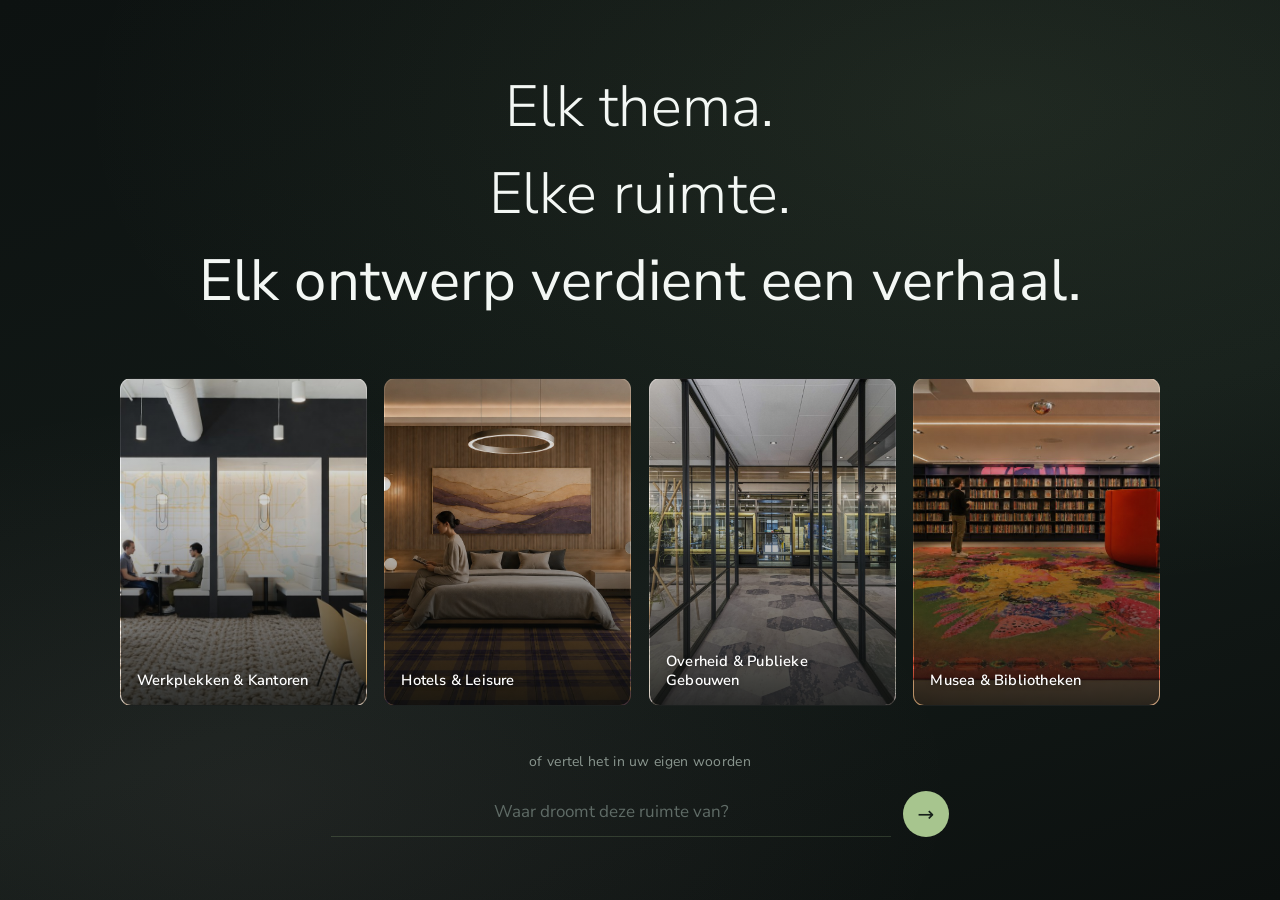
==== commit 91713e84: "feat(experience): hero with three-line copy + four clickable theme cards (UX-004) Herkadert de /ontw" ====
--- a/templates/ontwerp.html
+++ b/templates/ontwerp.html
@@ -49,29 +49,54 @@
     linear-gradient(160deg,#0e1210,#161d18 60%,#0c100e);}
 
 /* ── Hero (landingstoestand) ────────────────────────────────────────────────── */
-#hero{position:fixed;inset:0;z-index:20;display:flex;align-items:center;justify-content:center;padding:24px;
+#hero{position:fixed;inset:0;z-index:20;overflow-y:auto;
   transition:opacity var(--t-traag) ease, transform var(--t-traag) ease;}
-.hero-inner{max-width:720px;text-align:center;position:relative;z-index:2;}
-.hero-kop{font-family:var(--serif);font-weight:300;font-size:clamp(30px,5vw,54px);line-height:1.15;color:var(--text-strong);letter-spacing:.3px;}
-.hero-sub{margin-top:18px;font-size:clamp(15px,2vw,18px);color:var(--muted);font-weight:300;}
-.hero-invoer-wrap{margin-top:38px;display:flex;align-items:flex-end;gap:12px;justify-content:center;}
-#heroInvoer{width:min(560px,80vw);background:transparent;border:none;border-bottom:1px solid var(--line-strong);
-  color:var(--text-strong);font-family:var(--font);font-size:18px;padding:12px 4px;resize:none;text-align:center;line-height:1.5;}
+.hero-inner{min-height:100%;width:100%;max-width:1120px;margin:0 auto;position:relative;z-index:2;
+  display:flex;flex-direction:column;justify-content:center;align-items:center;text-align:center;
+  padding:clamp(28px,6vh,56px) clamp(18px,4vw,40px);}
+body.gestart #hero{opacity:0;transform:scale(1.03);pointer-events:none;}
+
+/* Hero-tekst: rustig en ruim, uitsluitend Avenir-gewichten (huisstijl) */
+.hero-kop{font-family:var(--font);font-weight:300;letter-spacing:.2px;color:var(--text-strong);
+  font-size:clamp(31px,5.2vw,58px);line-height:1.5;}
+.hero-kop span{display:block;}
+.hero-kop .accent{font-weight:400;}
+
+/* Themakaarten: bestaande projectfoto's, klikbaar; de fotografie leidend */
+.hero-kaarten{margin-top:clamp(34px,6vh,64px);width:100%;display:grid;
+  grid-template-columns:repeat(4,1fr);gap:clamp(12px,1.4vw,18px);}
+.themakaart{position:relative;aspect-ratio:3/4;border-radius:var(--radius-sm);overflow:hidden;
+  background:var(--diep) center/cover no-repeat;background-image:var(--kaart-beeld);
+  border:1px solid rgba(255,255,255,.07);padding:0;text-align:left;
+  transition:transform .5s ease,box-shadow .5s ease;}
+.themakaart::after{content:"";position:absolute;inset:0;pointer-events:none;transition:background .5s ease;
+  background:linear-gradient(180deg,rgba(9,12,11,.10) 0%,rgba(9,12,11,.22) 46%,rgba(9,12,11,.82) 100%);}
+.themakaart:hover,.themakaart:focus-visible{transform:translateY(-5px);box-shadow:0 16px 44px rgba(0,0,0,.42);outline:none;}
+.themakaart:hover::after,.themakaart:focus-visible::after{
+  background:linear-gradient(180deg,rgba(9,12,11,.04) 0%,rgba(9,12,11,.14) 46%,rgba(9,12,11,.70) 100%);}
+.kaart-thema{position:absolute;left:16px;right:14px;bottom:15px;z-index:1;
+  font-family:var(--font);font-weight:600;font-size:clamp(14.5px,1.15vw,16px);line-height:1.3;
+  color:#fff;letter-spacing:.2px;text-shadow:0 1px 5px rgba(0,0,0,.35);}
+
+/* Secundaire, vrije ingang */
+.hero-of{margin-top:clamp(30px,5vh,52px);color:var(--muted);font-size:14px;letter-spacing:.3px;}
+.hero-invoer-wrap{margin-top:14px;display:flex;align-items:flex-end;gap:12px;justify-content:center;width:100%;}
+#heroInvoer{width:min(560px,86vw);background:transparent;border:none;border-bottom:1px solid var(--line-strong);
+  color:var(--text-strong);font-family:var(--font);font-size:17px;padding:12px 4px;resize:none;text-align:center;line-height:1.5;}
 #heroInvoer::placeholder{color:var(--faint);}
 #heroInvoer:focus{outline:none;border-color:var(--green-dim);}
 .rond{width:46px;height:46px;border-radius:50%;background:var(--green);color:#16211a;font-size:20px;flex:none;
   display:flex;align-items:center;justify-content:center;transition:transform var(--t-snel) ease,opacity var(--t-snel) ease;}
 .rond:hover{transform:translateY(-1px);}
-body.gestart #hero{opacity:0;transform:scale(1.03);pointer-events:none;}
-
-/* ── Hero Experience: sfeerbeelden (eigen DCOD-projecten), traag overvloeiend ── */
-.hero-beelden{position:absolute;inset:0;z-index:0;overflow:hidden;background:var(--diep);}
-.hero-beeld{position:absolute;inset:0;background-size:cover;background-position:center;
-  opacity:0;transition:opacity 2.4s ease-in-out;will-change:opacity;}
-.hero-beeld.actief{opacity:1;}
-.hero-scrim{position:absolute;inset:0;z-index:1;pointer-events:none;
-  background:linear-gradient(180deg,rgba(9,12,11,.58),rgba(9,12,11,.38) 42%,rgba(9,12,11,.72));}
-@media (prefers-reduced-motion:reduce){.hero-beeld{transition:none;}}
+
+/* Responsive: tablet & smartphone -> 2 kolommen, grotere/leesbare kaarttitels */
+@media (max-width:820px){.hero-kaarten{grid-template-columns:repeat(2,1fr);}}
+@media (max-width:520px){
+  .hero-kop{font-size:clamp(29px,7.6vw,40px);line-height:1.45;}
+  .hero-kaarten{gap:12px;margin-top:30px;}
+  .themakaart{aspect-ratio:4/5;}
+  .kaart-thema{font-size:16px;left:13px;right:12px;bottom:12px;}
+}
 
 /* ── Atelier ────────────────────────────────────────────────────────────────── */
 header#atelierkop{display:flex;align-items:center;padding:22px 30px;opacity:0;transition:opacity var(--t-traag) ease;}
@@ -168,19 +193,30 @@
 <body>
 <div class="sfeer" aria-hidden="true"></div>
 
-<!-- Hero: de eerste indruk, geen formulier -->
+<!-- Hero: de eerste indruk — vier werelden als vertrekpunt van een ontwerpgesprek -->
 <div id="hero">
-  <!-- Sfeerbeelden: eigen DCOD-projecten waarin de vloer de hoofdrol speelt; traag overvloeiend -->
-  <div class="hero-beelden" aria-hidden="true">
-    <div class="hero-beeld actief" style="background-image:url('/static/img/projecten/project_2.jpg')"></div>
-    <div class="hero-beeld" style="background-image:url('/static/img/projecten/project_4.jpg')"></div>
-    <div class="hero-beeld" style="background-image:url('/static/img/projecten/project_1.jpg')"></div>
-    <div class="hero-beeld" style="background-image:url('/static/img/projecten/project_3.jpg')"></div>
-  </div>
-  <div class="hero-scrim" aria-hidden="true"></div>
   <div class="hero-inner">
-    <h1 class="hero-kop">Elke ruimte verdient een verhaal.</h1>
-    <p class="hero-sub">Vertel ons uw idee. Samen ontwerpen we een vloer die uw verhaal compleet maakt.</p>
+    <h1 class="hero-kop">
+      <span>Elk thema.</span>
+      <span>Elke ruimte.</span>
+      <span class="accent">Elk ontwerp verdient een verhaal.</span>
+    </h1>
+    <!-- Themakaarten: eigen projectfoto's; klik = start het gesprek met dit thema als eerste context -->
+    <div class="hero-kaarten">
+      <button type="button" class="themakaart" data-thema="Ik ontwerp een vloer voor een werkplek- of kantooromgeving." style="--kaart-beeld:url('/static/img/projecten/project_3.jpg')">
+        <span class="kaart-thema">Werkplekken &amp; Kantoren</span>
+      </button>
+      <button type="button" class="themakaart" data-thema="Ik ontwerp een vloer voor een hotel- of leisure-omgeving." style="--kaart-beeld:url('/static/img/projecten/project_2.jpg')">
+        <span class="kaart-thema">Hotels &amp; Leisure</span>
+      </button>
+      <button type="button" class="themakaart" data-thema="Ik ontwerp een vloer voor een overheids- of publiek gebouw." style="--kaart-beeld:url('/static/img/projecten/project_1.jpg')">
+        <span class="kaart-thema">Overheid &amp; Publieke Gebouwen</span>
+      </button>
+      <button type="button" class="themakaart" data-thema="Ik ontwerp een vloer voor een museum of bibliotheek." style="--kaart-beeld:url('/static/img/projecten/project_4.jpg')">
+        <span class="kaart-thema">Musea &amp; Bibliotheken</span>
+      </button>
+    </div>
+    <p class="hero-of">of vertel het in uw eigen woorden</p>
     <div class="hero-invoer-wrap">
       <textarea id="heroInvoer" rows="1" placeholder="Waar droomt deze ruimte van?"></textarea>
       <button id="heroVerstuur" class="rond" aria-label="Begin">→</button>
@@ -216,19 +252,21 @@
   </section>
 </main>
 
-<!-- Hero Experience: traag overvloeien tussen de sfeerbeelden (presentatie-only) -->
+<!-- Themakaart-klik: start het gesprek met dit thema als eerste context (hergebruikt de bestaande start-flow) -->
 <script>
 (function(){
-  var beelden = Array.prototype.slice.call(document.querySelectorAll('.hero-beeld'));
-  if (beelden.length < 2) return;
-  var rm = window.matchMedia && window.matchMedia('(prefers-reduced-motion: reduce)');
-  if (rm && rm.matches) return;            // rust: één statisch sfeerbeeld, geen wissel
-  var i = 0;
-  setInterval(function(){
-    beelden[i].classList.remove('actief');
-    i = (i + 1) % beelden.length;
-    beelden[i].classList.add('actief');
-  }, 9000);                                 // binnen 8–10s; CSS verzorgt de trage fade (2,4s)
+  var kaarten = document.querySelectorAll('.themakaart');
+  var invoer = document.getElementById('heroInvoer');
+  var verstuur = document.getElementById('heroVerstuur');
+  if (!kaarten.length || !invoer || !verstuur) return;
+  for (var i = 0; i < kaarten.length; i++) {
+    kaarten[i].addEventListener('click', function () {
+      var thema = this.getAttribute('data-thema');
+      if (!thema) return;
+      invoer.value = thema;      // gekozen wereld = eerste ontwerpcontext (vrij bij te sturen)
+      verstuur.click();          // hergebruikt beginMetHero uit ontwerp.js; geen backend-wijziging
+    });
+  }
 })();
 </script>
 <script src="/static/js/ontwerp.js?v=20260712_030000"></script>
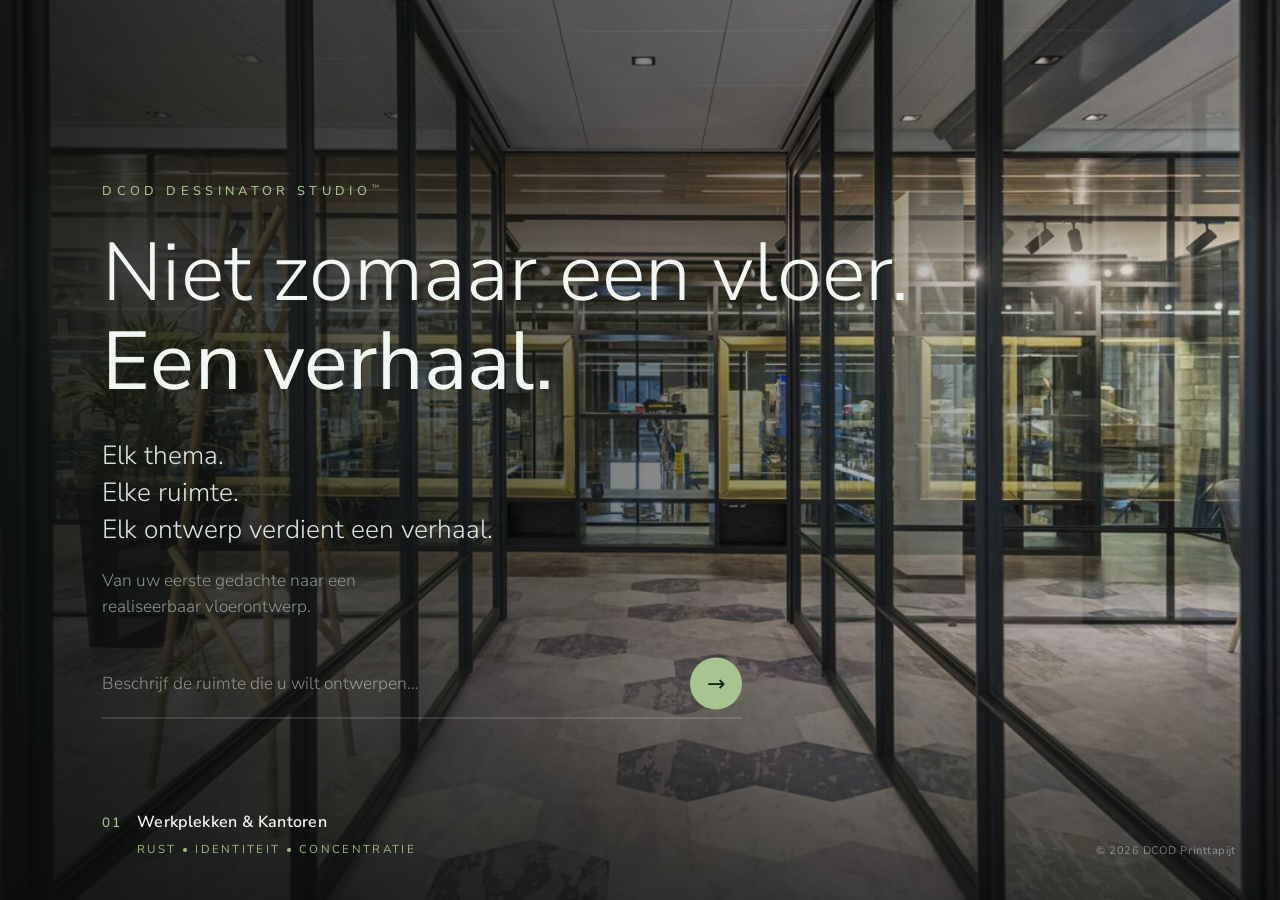
==== commit 266cfc53: "feat(experience): definitive brand-first homepage — DCOD Dessinator Studio (UX-001 herontwerp) Heron" ====
--- a/templates/ontwerp.html
+++ b/templates/ontwerp.html
@@ -48,55 +48,66 @@
     radial-gradient(110% 80% at 22% 86%, rgba(190,170,130,.09), transparent 55%),
     linear-gradient(160deg,#0e1210,#161d18 60%,#0c100e);}
 
-/* ── Hero (landingstoestand) ────────────────────────────────────────────────── */
-#hero{position:fixed;inset:0;z-index:20;overflow-y:auto;
+/* ── Hero (landingstoestand): merk eerst, full-screen sfeerfoto ──────────────── */
+#hero{position:fixed;inset:0;z-index:20;overflow:hidden;
   transition:opacity var(--t-traag) ease, transform var(--t-traag) ease;}
-.hero-inner{min-height:100%;width:100%;max-width:1120px;margin:0 auto;position:relative;z-index:2;
-  display:flex;flex-direction:column;justify-content:center;align-items:center;text-align:center;
-  padding:clamp(28px,6vh,56px) clamp(18px,4vw,40px);}
 body.gestart #hero{opacity:0;transform:scale(1.03);pointer-events:none;}
 
-/* Hero-tekst: rustig en ruim, uitsluitend Avenir-gewichten (huisstijl) */
-.hero-kop{font-family:var(--font);font-weight:300;letter-spacing:.2px;color:var(--text-strong);
-  font-size:clamp(31px,5.2vw,58px);line-height:1.5;}
-.hero-kop span{display:block;}
-.hero-kop .accent{font-weight:400;}
-
-/* Themakaarten: bestaande projectfoto's, klikbaar; de fotografie leidend */
-.hero-kaarten{margin-top:clamp(34px,6vh,64px);width:100%;display:grid;
-  grid-template-columns:repeat(4,1fr);gap:clamp(12px,1.4vw,18px);}
-.themakaart{position:relative;aspect-ratio:3/4;border-radius:var(--radius-sm);overflow:hidden;
-  background:var(--diep) center/cover no-repeat;background-image:var(--kaart-beeld);
-  border:1px solid rgba(255,255,255,.07);padding:0;text-align:left;
-  transition:transform .5s ease,box-shadow .5s ease;}
-.themakaart::after{content:"";position:absolute;inset:0;pointer-events:none;transition:background .5s ease;
-  background:linear-gradient(180deg,rgba(9,12,11,.10) 0%,rgba(9,12,11,.22) 46%,rgba(9,12,11,.82) 100%);}
-.themakaart:hover,.themakaart:focus-visible{transform:translateY(-5px);box-shadow:0 16px 44px rgba(0,0,0,.42);outline:none;}
-.themakaart:hover::after,.themakaart:focus-visible::after{
-  background:linear-gradient(180deg,rgba(9,12,11,.04) 0%,rgba(9,12,11,.14) 46%,rgba(9,12,11,.70) 100%);}
-.kaart-thema{position:absolute;left:16px;right:14px;bottom:15px;z-index:1;
-  font-family:var(--font);font-weight:600;font-size:clamp(14.5px,1.15vw,16px);line-height:1.3;
-  color:#fff;letter-spacing:.2px;text-shadow:0 1px 5px rgba(0,0,0,.35);}
-
-/* Secundaire, vrije ingang */
-.hero-of{margin-top:clamp(30px,5vh,52px);color:var(--muted);font-size:14px;letter-spacing:.3px;}
-.hero-invoer-wrap{margin-top:14px;display:flex;align-items:flex-end;gap:12px;justify-content:center;width:100%;}
-#heroInvoer{width:min(560px,86vw);background:transparent;border:none;border-bottom:1px solid var(--line-strong);
-  color:var(--text-strong);font-family:var(--font);font-size:17px;padding:12px 4px;resize:none;text-align:center;line-height:1.5;}
-#heroInvoer::placeholder{color:var(--faint);}
-#heroInvoer:focus{outline:none;border-color:var(--green-dim);}
-.rond{width:46px;height:46px;border-radius:50%;background:var(--green);color:#16211a;font-size:20px;flex:none;
-  display:flex;align-items:center;justify-content:center;transition:transform var(--t-snel) ease,opacity var(--t-snel) ease;}
-.rond:hover{transform:translateY(-1px);}
-
-/* Responsive: tablet & smartphone -> 2 kolommen, grotere/leesbare kaarttitels */
-@media (max-width:820px){.hero-kaarten{grid-template-columns:repeat(2,1fr);}}
-@media (max-width:520px){
-  .hero-kop{font-size:clamp(29px,7.6vw,40px);line-height:1.45;}
-  .hero-kaarten{gap:12px;margin-top:30px;}
-  .themakaart{aspect-ratio:4/5;}
-  .kaart-thema{font-size:16px;left:13px;right:12px;bottom:12px;}
+/* Overvloeiende gerealiseerde projecten (de vloer als hoofdrol) */
+.hero-beelden{position:absolute;inset:0;z-index:0;background:var(--diep);}
+.hero-beeld{position:absolute;inset:0;background-size:cover;background-position:center;
+  opacity:0;transition:opacity 2.6s ease-in-out;}
+.hero-beeld.actief{opacity:1;}
+.hero-scrim{position:absolute;inset:0;z-index:1;pointer-events:none;background:
+  linear-gradient(90deg,rgba(9,12,11,.87) 0%,rgba(9,12,11,.58) 42%,rgba(9,12,11,.24) 74%,rgba(9,12,11,.08) 100%),
+  linear-gradient(0deg,rgba(9,12,11,.62) 0%,rgba(9,12,11,0) 30%);}
+
+/* Tekstblok links -- hiërarchie: merk -> belofte -> filosofie -> functie */
+.hero-inhoud{position:absolute;top:50%;left:clamp(30px,8vw,132px);transform:translateY(-50%);z-index:2;
+  max-width:min(820px,84vw);}
+.hero-merk{font-family:var(--font);font-size:clamp(12px,1vw,14px);font-weight:500;letter-spacing:.34em;
+  text-transform:uppercase;color:var(--green);margin:0 0 clamp(20px,3vh,32px);}
+.hero-merk .tm{font-size:.6em;vertical-align:super;letter-spacing:0;margin-left:.14em;opacity:.85;}
+.hero-belofte{margin:0;font-family:var(--font);font-weight:300;letter-spacing:.1px;color:var(--text-strong);
+  font-size:clamp(42px,6.4vw,92px);line-height:1.08;text-wrap:balance;}
+.hero-belofte span{display:block;}
+.hero-belofte .punch{font-weight:400;}
+.hero-filosofie{margin:clamp(24px,3.4vh,40px) 0 0;font-family:var(--font);font-weight:300;color:#DDE4E0;
+  font-size:clamp(19px,2.05vw,29px);line-height:1.42;}
+.hero-filosofie span{display:block;}
+.hero-sub{margin:clamp(16px,2.2vh,24px) 0 0;font-size:clamp(15px,1.35vw,19px);font-weight:300;
+  color:var(--muted);max-width:34ch;line-height:1.5;}
+.hero-invoer-wrap{margin-top:clamp(28px,4.2vh,48px);display:flex;align-items:center;gap:16px;
+  max-width:640px;border-bottom:1px solid rgba(243,247,244,.28);padding-bottom:8px;}
+#heroInvoer{flex:1;min-width:0;background:transparent;border:none;color:var(--text-strong);font-family:var(--font);
+  font-size:clamp(15px,1.35vw,18px);font-weight:300;padding:8px 0;line-height:1.5;text-overflow:ellipsis;}
+#heroInvoer::placeholder{color:rgba(243,247,244,.5);}
+#heroInvoer:focus{outline:none;}
+.rond{width:52px;height:52px;border-radius:50%;background:var(--green);color:#16211a;font-size:22px;flex:none;
+  display:flex;align-items:center;justify-content:center;transition:transform var(--t-snel) ease,background var(--t-snel) ease;}
+.rond:hover{transform:translateY(-2px);background:#b6d29d;}
+
+/* Thema-indicatie linksonder (wisselt mee met de achtergrond) */
+.hero-thema{position:absolute;left:clamp(30px,8vw,132px);bottom:clamp(28px,4.6vh,48px);z-index:2;
+  display:flex;align-items:baseline;gap:16px;transition:opacity 1.1s ease;}
+.hero-thema-nr{font-family:var(--font);font-size:clamp(13px,1.05vw,15px);font-weight:500;letter-spacing:.1em;
+  color:var(--green);font-variant-numeric:tabular-nums;}
+.hero-thema-naam{font-family:var(--font);font-size:clamp(15px,1.25vw,18px);font-weight:600;letter-spacing:.02em;color:var(--text-strong);}
+.hero-thema-tag{margin-top:6px;font-size:clamp(11.5px,.9vw,13px);font-weight:400;letter-spacing:.2em;
+  text-transform:uppercase;color:rgba(167,197,142,.92);}
+
+/* Copyright rechtsonder, subtiel */
+.hero-copyright{position:absolute;right:clamp(24px,4vw,44px);bottom:clamp(24px,4.6vh,44px);z-index:2;
+  font-family:var(--font);font-size:11px;letter-spacing:.05em;color:rgba(243,247,244,.45);}
+
+@media (max-width:640px){
+  .hero-inhoud{left:24px;right:24px;max-width:none;top:40%;}
+  .hero-belofte{font-size:clamp(34px,9.4vw,48px);}
+  .hero-filosofie{font-size:clamp(17px,4.6vw,22px);}
+  .hero-thema{left:24px;bottom:56px;gap:12px;}
+  .hero-copyright{left:24px;right:auto;bottom:26px;font-size:10.5px;}
 }
+@media (prefers-reduced-motion:reduce){.hero-beeld{transition:none;}.hero-thema{transition:none;}}
 
 /* ── Atelier ────────────────────────────────────────────────────────────────── */
 header#atelierkop{display:flex;align-items:center;padding:22px 30px;opacity:0;transition:opacity var(--t-traag) ease;}
@@ -193,35 +204,37 @@
 <body>
 <div class="sfeer" aria-hidden="true"></div>
 
-<!-- Hero: de eerste indruk — vier werelden als vertrekpunt van een ontwerpgesprek -->
+<!-- Hero: de eerste indruk — merkbelofte boven een full-screen sfeerfoto -->
 <div id="hero">
-  <div class="hero-inner">
-    <h1 class="hero-kop">
-      <span>Elk thema.</span>
-      <span>Elke ruimte.</span>
-      <span class="accent">Elk ontwerp verdient een verhaal.</span>
-    </h1>
-    <!-- Themakaarten: eigen projectfoto's; klik = start het gesprek met dit thema als eerste context -->
-    <div class="hero-kaarten">
-      <button type="button" class="themakaart" data-thema="Ik ontwerp een vloer voor een werkplek- of kantooromgeving." style="--kaart-beeld:url('/static/img/projecten/project_3.jpg')">
-        <span class="kaart-thema">Werkplekken &amp; Kantoren</span>
-      </button>
-      <button type="button" class="themakaart" data-thema="Ik ontwerp een vloer voor een hotel- of leisure-omgeving." style="--kaart-beeld:url('/static/img/projecten/project_2.jpg')">
-        <span class="kaart-thema">Hotels &amp; Leisure</span>
-      </button>
-      <button type="button" class="themakaart" data-thema="Ik ontwerp een vloer voor een overheids- of publiek gebouw." style="--kaart-beeld:url('/static/img/projecten/project_1.jpg')">
-        <span class="kaart-thema">Overheid &amp; Publieke Gebouwen</span>
-      </button>
-      <button type="button" class="themakaart" data-thema="Ik ontwerp een vloer voor een museum of bibliotheek." style="--kaart-beeld:url('/static/img/projecten/project_4.jpg')">
-        <span class="kaart-thema">Musea &amp; Bibliotheken</span>
-      </button>
-    </div>
-    <p class="hero-of">of vertel het in uw eigen woorden</p>
+  <!-- Vier gerealiseerde projecten = vier werelden; traag overvloeiend -->
+  <div class="hero-beelden" aria-hidden="true">
+    <div class="hero-beeld actief" style="background-image:url('/static/img/projecten/project_1.jpg')"></div>
+    <div class="hero-beeld" style="background-image:url('/static/img/projecten/project_2.jpg')"></div>
+    <div class="hero-beeld" style="background-image:url('/static/img/projecten/project_3.jpg')"></div>
+    <div class="hero-beeld" style="background-image:url('/static/img/projecten/project_4.jpg')"></div>
+  </div>
+  <div class="hero-scrim" aria-hidden="true"></div>
+
+  <div class="hero-inhoud">
+    <p class="hero-merk">DCOD Dessinator Studio<span class="tm">™</span></p>
+    <h1 class="hero-belofte"><span>Niet zomaar een vloer.</span><span class="punch">Een verhaal.</span></h1>
+    <p class="hero-filosofie"><span>Elk thema.</span><span>Elke ruimte.</span><span>Elk ontwerp verdient een verhaal.</span></p>
+    <p class="hero-sub">Van uw eerste gedachte naar een realiseerbaar vloerontwerp.</p>
     <div class="hero-invoer-wrap">
-      <textarea id="heroInvoer" rows="1" placeholder="Waar droomt deze ruimte van?"></textarea>
+      <input type="text" id="heroInvoer" placeholder="Beschrijf de ruimte die u wilt ontwerpen…"/>
       <button id="heroVerstuur" class="rond" aria-label="Begin">→</button>
     </div>
   </div>
+
+  <div class="hero-thema" aria-hidden="true">
+    <span class="hero-thema-nr">01</span>
+    <div>
+      <div class="hero-thema-naam">Werkplekken &amp; Kantoren</div>
+      <div class="hero-thema-tag">Rust • Identiteit • Concentratie</div>
+    </div>
+  </div>
+
+  <div class="hero-copyright">© 2026 DCOD Printtapijt</div>
 </div>
 
 <header id="atelierkop">
@@ -252,21 +265,30 @@
   </section>
 </main>
 
-<!-- Themakaart-klik: start het gesprek met dit thema als eerste context (hergebruikt de bestaande start-flow) -->
+<!-- Hero: trage overvloei van de sfeerbeelden + meewisselende thema-indicatie (presentatie-only) -->
 <script>
 (function(){
-  var kaarten = document.querySelectorAll('.themakaart');
-  var invoer = document.getElementById('heroInvoer');
-  var verstuur = document.getElementById('heroVerstuur');
-  if (!kaarten.length || !invoer || !verstuur) return;
-  for (var i = 0; i < kaarten.length; i++) {
-    kaarten[i].addEventListener('click', function () {
-      var thema = this.getAttribute('data-thema');
-      if (!thema) return;
-      invoer.value = thema;      // gekozen wereld = eerste ontwerpcontext (vrij bij te sturen)
-      verstuur.click();          // hergebruikt beginMetHero uit ontwerp.js; geen backend-wijziging
-    });
-  }
+  var beelden = [].slice.call(document.querySelectorAll('.hero-beeld'));
+  var themas = [
+    ["01","Werkplekken & Kantoren","Rust • Identiteit • Concentratie"],
+    ["02","Hotels & Leisure","Beleving • Warmte • Gastvrijheid"],
+    ["03","Overheid & Publieke Gebouwen","Oriëntatie • Verbinding • Ontmoeting"],
+    ["04","Musea & Bibliotheken","Cultuur • Verhaal • Inspiratie"]
+  ];
+  var nr = document.querySelector('.hero-thema-nr');
+  var naam = document.querySelector('.hero-thema-naam');
+  var tag = document.querySelector('.hero-thema-tag');
+  if (beelden.length < 2) return;
+  if (window.matchMedia && window.matchMedia('(prefers-reduced-motion: reduce)').matches) return;
+  var i = 0;
+  setInterval(function(){
+    beelden[i].classList.remove('actief');
+    i = (i + 1) % beelden.length;
+    beelden[i].classList.add('actief');
+    if (nr) nr.textContent = themas[i][0];
+    if (naam) naam.textContent = themas[i][1];
+    if (tag) tag.textContent = themas[i][2];
+  }, 9000);
 })();
 </script>
 <script src="/static/js/ontwerp.js?v=20260712_030000"></script>
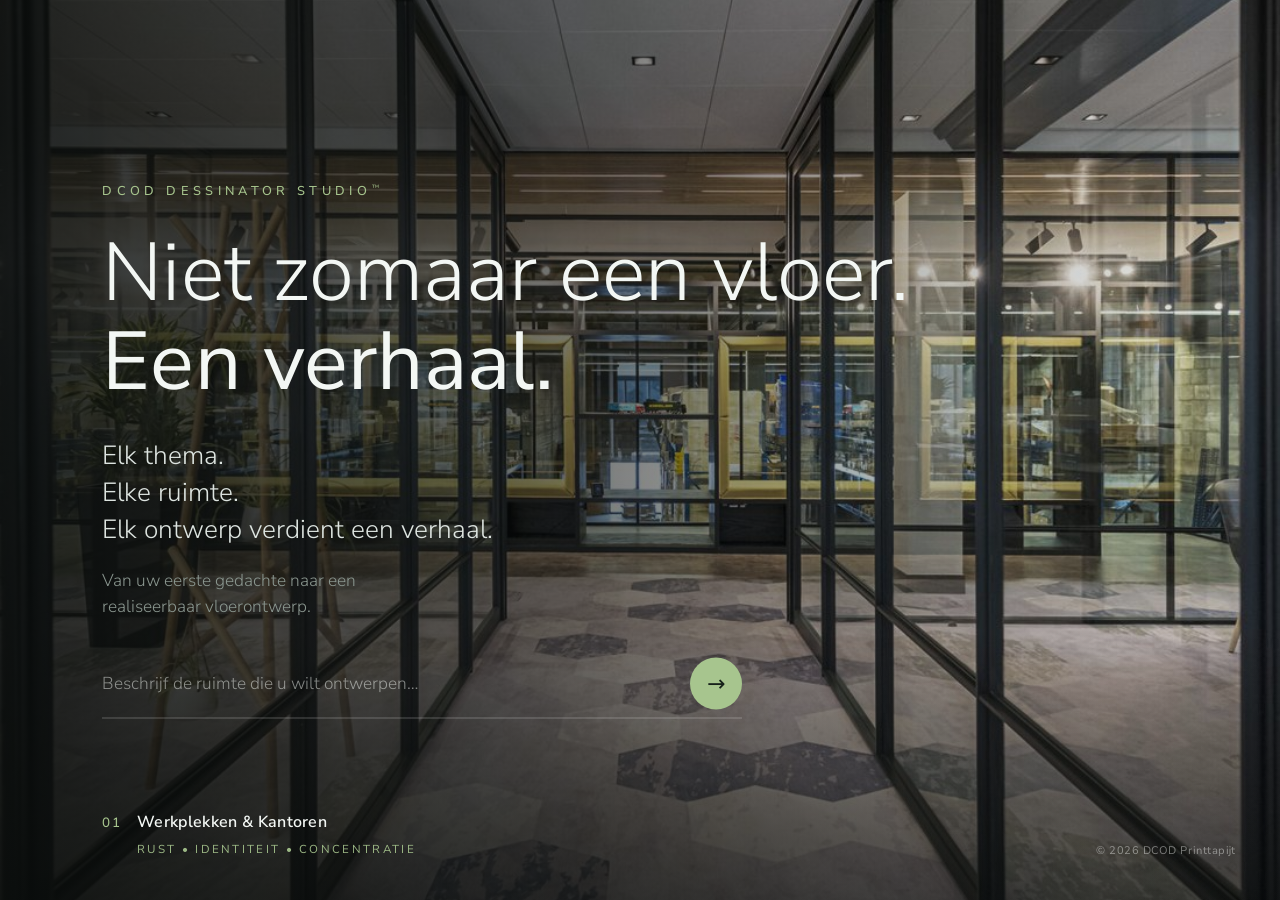
==== commit d0b7fa41: "feat(experience): groeiende ontwerptafel in het rechterpaneel (UX-003) Vervangt de tijdelijke kleur-" ====
--- a/templates/ontwerp.html
+++ b/templates/ontwerp.html
@@ -166,19 +166,38 @@
 #samenvatting dt{color:var(--faint);font-variant:small-caps;letter-spacing:.4px;}
 #samenvatting dd{color:var(--grijsgroen);}
 
-/* beeldwand (presentatiebord) */
+/* beeldwand = de ontwerptafel die meegroeit met het gesprek */
 .beeldwand{position:sticky;top:18px;align-self:start;}
-#viz{min-height:52vh;display:flex;align-items:center;justify-content:center;
-  background:linear-gradient(160deg,var(--canvas),var(--diep));border:1px solid var(--line);
-  border-radius:var(--radius);overflow:hidden;position:relative;box-shadow:0 30px 70px -40px rgba(0,0,0,.7);}
-#viz img{max-width:100%;max-height:70vh;display:block;}
-.stalen{display:flex;gap:12px;flex-wrap:wrap;justify-content:center;padding:26px;}
-.staal{width:58px;height:58px;border-radius:10px;border:1px solid var(--line-strong);box-shadow:0 6px 16px -8px rgba(0,0,0,.6);}
+#viz{min-height:52vh;display:block;position:relative;overflow:hidden;border-radius:var(--radius);
+  background:linear-gradient(160deg,var(--canvas),var(--diep));}
+.tafel{display:flex;flex-direction:column;min-height:52vh;}
+/* Hoofdbeeld: de ruimte blijft altijd het grootste beeld */
+.tafel-hoofd{position:relative;flex:1 1 auto;min-height:38vh;overflow:hidden;background:var(--diep);}
+.tafel-hoofd .hoofd-laag{position:absolute;inset:0;opacity:0;transition:opacity 1.1s ease;}
+.tafel-hoofd .hoofd-laag.zichtbaar{opacity:1;}
+.tafel-hoofd .ruimte{width:100%;height:100%;object-fit:cover;display:block;}
+.tafel-hoofd .mockup{width:100%;}
+.tafel-hoofd .mockup .achtergrond{width:100%;display:block;}
+/* Stalenstrook: elementen worden neergelegd, nooit verwijderd */
+.tafel-stalen{flex:none;display:flex;align-items:flex-end;flex-wrap:wrap;
+  gap:clamp(16px,2.2vw,30px);padding:clamp(16px,2.4vh,26px) clamp(18px,2.4vw,30px);}
+.staal-item{opacity:0;transform:translateY(8px);transition:opacity .9s ease,transform .9s ease;
+  display:flex;flex-direction:column;gap:7px;max-width:min(240px,58%);}
+.staal-item.gelegd{opacity:1;transform:none;}
+.staal-kop{font-family:var(--font);font-size:11px;letter-spacing:.16em;text-transform:uppercase;color:var(--muted);}
+.staal-tekst{font-size:12.5px;color:var(--text);line-height:1.4;}
+.staal-tekst.richting{font-style:italic;color:var(--text-strong);display:-webkit-box;-webkit-line-clamp:2;-webkit-box-orient:vertical;overflow:hidden;}
+.staal-kleurband{display:flex;height:44px;width:clamp(120px,16vw,200px);border-radius:9px;overflow:hidden;}
+.staal-kleurband span{display:block;flex:1;}
+.staal-tegel{width:clamp(58px,7vw,80px);height:clamp(58px,7vw,80px);border-radius:9px;background-size:cover;}
 .leeg{color:var(--faint);font-size:14px;padding:40px;text-align:center;font-style:italic;}
 .mockup{position:relative;width:100%;}
-.mockup .achtergrond{width:100%;display:block;}
 .mockup .dessin-overlay{position:absolute;inset:0;background-size:22% auto;background-repeat:repeat;opacity:0;transition:opacity var(--t-traag) ease;}
 .mockup.gelegd .dessin-overlay{opacity:.92;}
+@media (max-width:640px){
+  .tafel-stalen{gap:16px;}
+  .staal-item{max-width:none;flex-basis:100%;}
+}
 #ruimte:not(:empty){margin-top:14px;}
 #ruimte .kaart{background:var(--panel,var(--card));}
 
@@ -291,6 +310,6 @@
   }, 9000);
 })();
 </script>
-<script src="/static/js/ontwerp.js?v=20260712_030000"></script>
+<script src="/static/js/ontwerp.js?v=20260713_150000"></script>
 </body>
 </html>
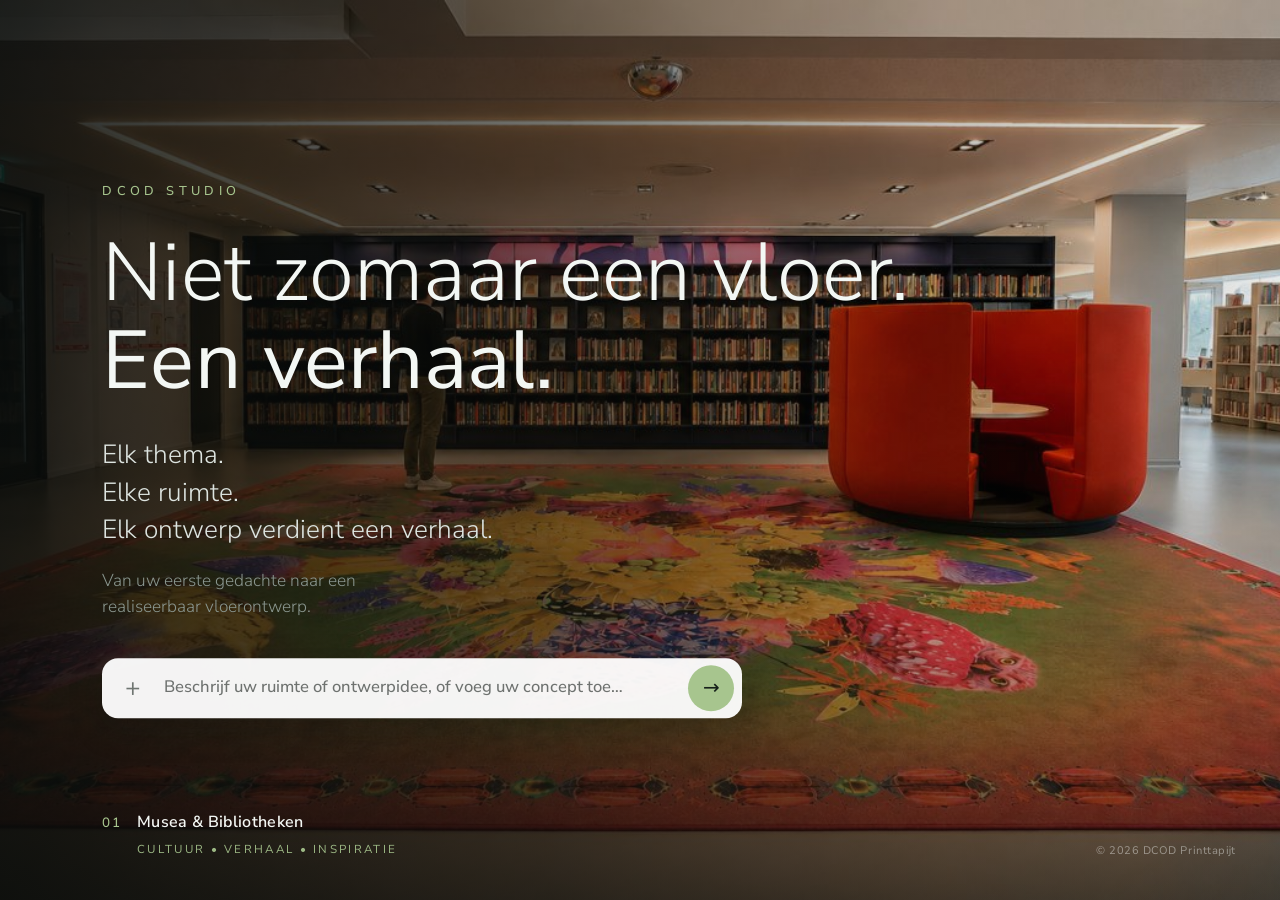
==== commit a91dd3a0: "feat(experience): homepage DCOD Studio — witte invoerbalk + concept toevoegen (UX-004) Homepage aang" ====
--- a/templates/ontwerp.html
+++ b/templates/ontwerp.html
@@ -77,15 +77,33 @@
 .hero-filosofie span{display:block;}
 .hero-sub{margin:clamp(16px,2.2vh,24px) 0 0;font-size:clamp(15px,1.35vw,19px);font-weight:300;
   color:var(--muted);max-width:34ch;line-height:1.5;}
-.hero-invoer-wrap{margin-top:clamp(28px,4.2vh,48px);display:flex;align-items:center;gap:16px;
-  max-width:640px;border-bottom:1px solid rgba(243,247,244,.28);padding-bottom:8px;}
-#heroInvoer{flex:1;min-width:0;background:transparent;border:none;color:var(--text-strong);font-family:var(--font);
-  font-size:clamp(15px,1.35vw,18px);font-weight:300;padding:8px 0;line-height:1.5;text-overflow:ellipsis;}
-#heroInvoer::placeholder{color:rgba(243,247,244,.5);}
+/* Witte invoerbalk = primaire actie: hoog contrast, Avenir Medium, geen dunne tekst */
+.hero-invoer-wrap{margin-top:clamp(28px,4.2vh,48px);display:flex;align-items:center;gap:8px;
+  max-width:640px;background:rgba(255,255,255,.95);border-radius:16px;padding:7px 8px 7px 12px;
+  box-shadow:0 10px 34px rgba(9,12,11,.24);outline:2px solid transparent;outline-offset:2px;
+  transition:box-shadow var(--t-snel) ease,outline-color var(--t-snel) ease;}
+.hero-invoer-wrap.sleep{outline-color:var(--green);box-shadow:0 12px 40px rgba(9,12,11,.32);}
+.hero-plus{flex:none;width:38px;height:38px;border-radius:50%;border:none;cursor:pointer;background:transparent;
+  color:rgba(22,33,26,.6);font-size:26px;line-height:1;display:flex;align-items:center;justify-content:center;
+  transition:background var(--t-snel) ease,color var(--t-snel) ease;}
+.hero-plus:hover{background:rgba(22,33,26,.08);color:#16211a;}
+.hero-plus:focus-visible{outline:2px solid var(--green);outline-offset:2px;}
+#heroInvoer{flex:1;min-width:0;background:transparent;border:none;color:#141a17;font-family:var(--font);
+  font-size:clamp(15px,1.3vw,17px);font-weight:500;padding:9px 4px;line-height:1.5;text-overflow:ellipsis;}
+#heroInvoer::placeholder{color:rgba(20,26,23,.6);font-weight:500;}
 #heroInvoer:focus{outline:none;}
 .rond{width:52px;height:52px;border-radius:50%;background:var(--green);color:#16211a;font-size:22px;flex:none;
   display:flex;align-items:center;justify-content:center;transition:transform var(--t-snel) ease,background var(--t-snel) ease;}
 .rond:hover{transform:translateY(-2px);background:#b6d29d;}
+.hero-invoer-wrap .rond{width:46px;height:46px;font-size:20px;}
+/* Toegevoegd concept: subtiele, eerlijke bevestiging onder de balk */
+.hero-concept{margin-top:12px;max-width:640px;display:none;align-items:center;gap:10px;
+  font-family:var(--font);font-size:13.5px;color:var(--text);}
+.hero-concept.zichtbaar{display:flex;}
+.hero-concept .naam{flex:1 1 auto;min-width:0;color:var(--green);font-weight:500;overflow:hidden;text-overflow:ellipsis;white-space:nowrap;}
+.hero-concept .weg{flex:none;cursor:pointer;border:none;background:transparent;color:rgba(243,247,244,.55);
+  font-size:15px;line-height:1;padding:2px 4px;transition:color var(--t-snel) ease;}
+.hero-concept .weg:hover{color:var(--text-strong);}
 
 /* Thema-indicatie linksonder (wisselt mee met de achtergrond) */
 .hero-thema{position:absolute;left:clamp(30px,8vw,132px);bottom:clamp(28px,4.6vh,48px);z-index:2;
@@ -227,29 +245,35 @@
 <div id="hero">
   <!-- Vier gerealiseerde projecten = vier werelden; traag overvloeiend -->
   <div class="hero-beelden" aria-hidden="true">
-    <div class="hero-beeld actief" style="background-image:url('/static/img/projecten/project_1.jpg')"></div>
+    <div class="hero-beeld actief" style="background-image:url('/static/img/projecten/project_4.jpg')"></div>
+    <div class="hero-beeld" style="background-image:url('/static/img/projecten/project_1.jpg')"></div>
     <div class="hero-beeld" style="background-image:url('/static/img/projecten/project_2.jpg')"></div>
     <div class="hero-beeld" style="background-image:url('/static/img/projecten/project_3.jpg')"></div>
-    <div class="hero-beeld" style="background-image:url('/static/img/projecten/project_4.jpg')"></div>
   </div>
   <div class="hero-scrim" aria-hidden="true"></div>
 
   <div class="hero-inhoud">
-    <p class="hero-merk">DCOD Dessinator Studio<span class="tm">™</span></p>
+    <p class="hero-merk">DCOD Studio</p>
     <h1 class="hero-belofte"><span>Niet zomaar een vloer.</span><span class="punch">Een verhaal.</span></h1>
     <p class="hero-filosofie"><span>Elk thema.</span><span>Elke ruimte.</span><span>Elk ontwerp verdient een verhaal.</span></p>
     <p class="hero-sub">Van uw eerste gedachte naar een realiseerbaar vloerontwerp.</p>
-    <div class="hero-invoer-wrap">
-      <input type="text" id="heroInvoer" placeholder="Beschrijf de ruimte die u wilt ontwerpen…"/>
-      <button id="heroVerstuur" class="rond" aria-label="Begin">→</button>
+    <div class="hero-invoer-wrap" id="heroInvoerWrap">
+      <button type="button" id="heroPlus" class="hero-plus" aria-label="Concept toevoegen">+</button>
+      <input type="text" id="heroInvoer" placeholder="Beschrijf uw ruimte of ontwerpidee, of voeg uw concept toe…"/>
+      <input type="file" id="heroBestand" hidden aria-hidden="true"/>
+      <button type="button" id="heroVerstuur" class="rond" aria-label="Begin">→</button>
+    </div>
+    <div class="hero-concept" id="heroConcept" aria-live="polite">
+      <span class="naam" id="heroConceptNaam"></span>
+      <button type="button" class="weg" id="heroConceptWeg" aria-label="Concept verwijderen">✕</button>
     </div>
   </div>
 
   <div class="hero-thema" aria-hidden="true">
     <span class="hero-thema-nr">01</span>
     <div>
-      <div class="hero-thema-naam">Werkplekken &amp; Kantoren</div>
-      <div class="hero-thema-tag">Rust • Identiteit • Concentratie</div>
+      <div class="hero-thema-naam">Musea &amp; Bibliotheken</div>
+      <div class="hero-thema-tag">Cultuur • Verhaal • Inspiratie</div>
     </div>
   </div>
 
@@ -289,11 +313,12 @@
 (function(){
   var beelden = [].slice.call(document.querySelectorAll('.hero-beeld'));
   var themas = [
-    ["01","Werkplekken & Kantoren","Rust • Identiteit • Concentratie"],
-    ["02","Hotels & Leisure","Beleving • Warmte • Gastvrijheid"],
-    ["03","Overheid & Publieke Gebouwen","Oriëntatie • Verbinding • Ontmoeting"],
-    ["04","Musea & Bibliotheken","Cultuur • Verhaal • Inspiratie"]
+    ["01","Musea & Bibliotheken","Cultuur • Verhaal • Inspiratie"],
+    ["02","Werkplekken & Kantoren","Rust • Identiteit • Concentratie"],
+    ["03","Hotels & Leisure","Beleving • Warmte • Gastvrijheid"],
+    ["04","Overheid & Publieke Gebouwen","Oriëntatie • Verbinding • Ontmoeting"]
   ];
+  var themaEl = document.querySelector('.hero-thema');
   var nr = document.querySelector('.hero-thema-nr');
   var naam = document.querySelector('.hero-thema-naam');
   var tag = document.querySelector('.hero-thema-tag');
@@ -304,12 +329,18 @@
     beelden[i].classList.remove('actief');
     i = (i + 1) % beelden.length;
     beelden[i].classList.add('actief');
-    if (nr) nr.textContent = themas[i][0];
-    if (naam) naam.textContent = themas[i][1];
-    if (tag) tag.textContent = themas[i][2];
+    // Thema-indicatie laten meevloeien met de 2.6s beeld-crossfade: kort
+    // dimmen, rond het midden van de overgang de tekst wisselen, weer oplichten.
+    if (themaEl) themaEl.style.opacity = '0';
+    setTimeout(function(){
+      if (nr) nr.textContent = themas[i][0];
+      if (naam) naam.textContent = themas[i][1];
+      if (tag) tag.textContent = themas[i][2];
+      if (themaEl) themaEl.style.opacity = '1';
+    }, 1100);
   }, 9000);
 })();
 </script>
-<script src="/static/js/ontwerp.js?v=20260713_150000"></script>
+<script src="/static/js/ontwerp.js?v=20260713_160000"></script>
 </body>
 </html>
